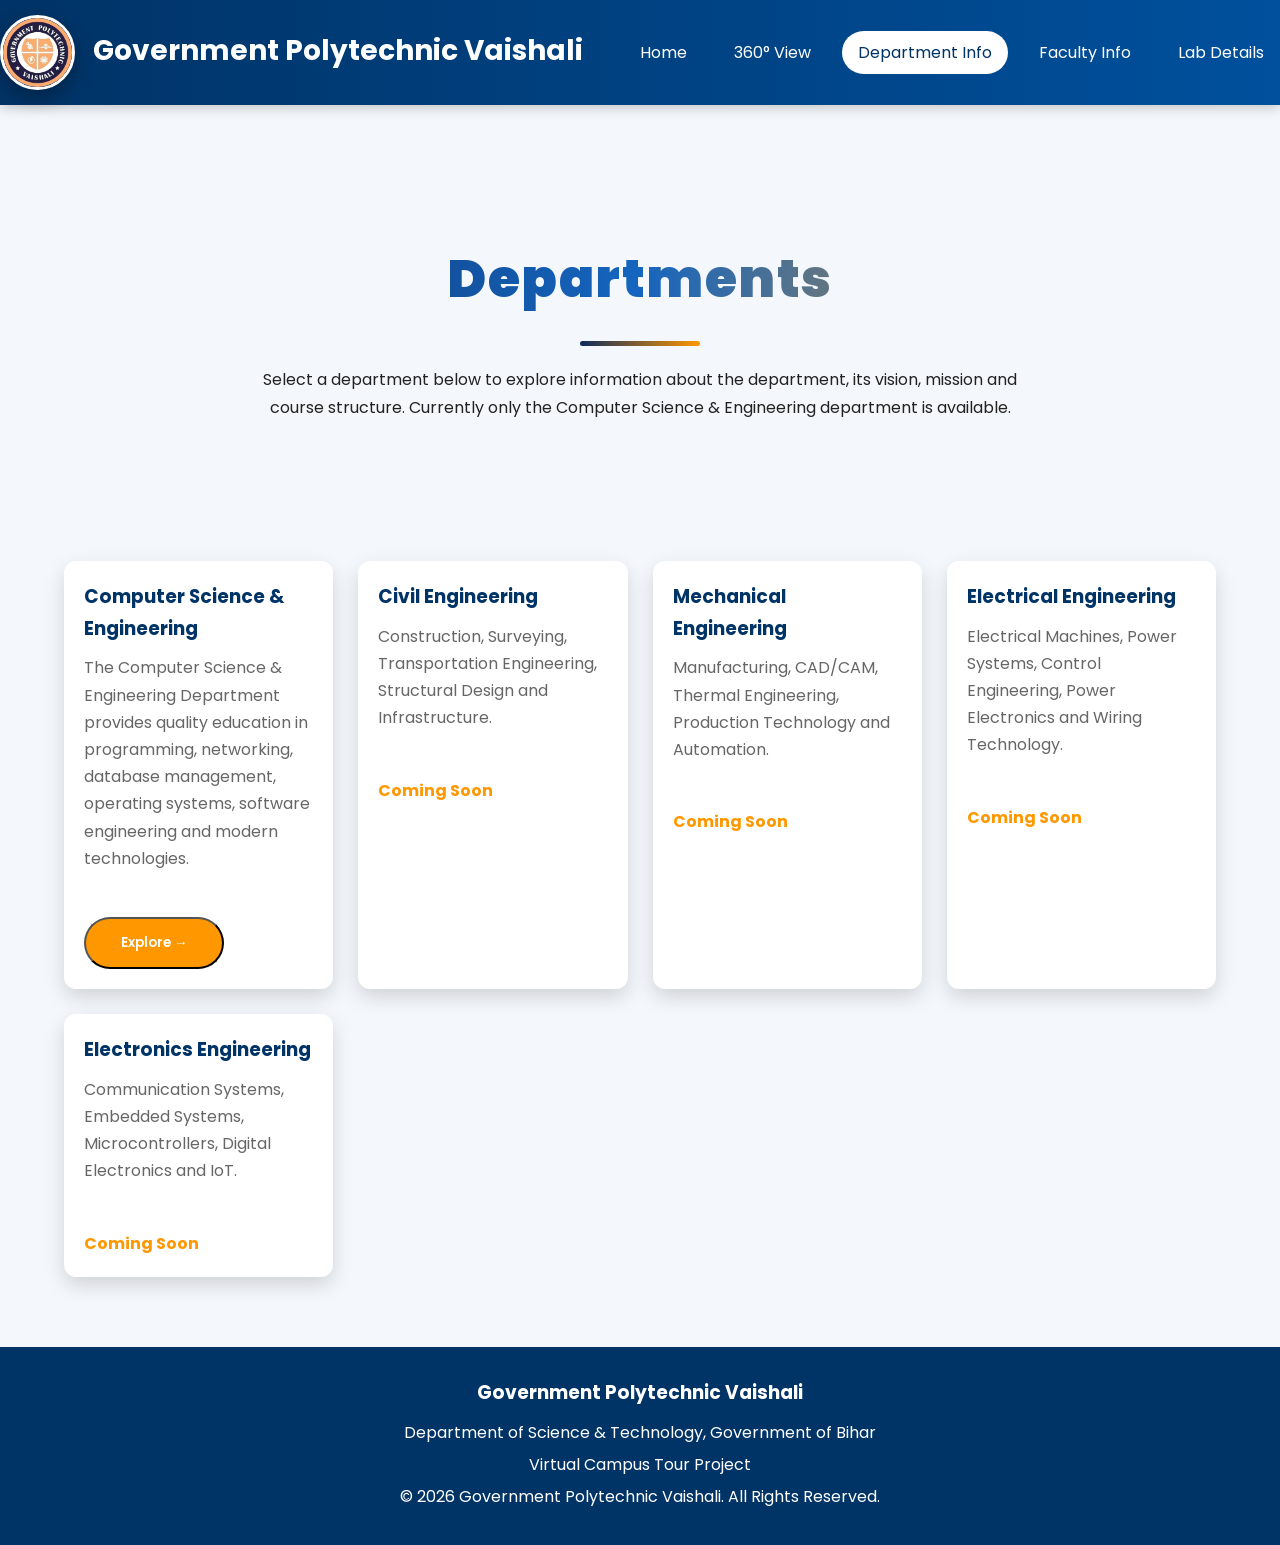
==== department.html @ a9d98db4 "Add files via upload" ====
<!DOCTYPE html>
<html lang="en">

<head>

<meta charset="UTF-8">
<meta name="viewport" content="width=device-width, initial-scale=1.0">

<title>Department Information | Government Polytechnic Vaishali</title>

<link rel="stylesheet" href="../CSS/style.css">

</head>

<body>

<!-- ================= HEADER ================= -->

<header>

<div class="navbar">

<div class="logo">
<img src="IMAGE/Clg Logo.jpg" alt="College Logo">
<h2>Government Polytechnic Vaishali</h2>
</div>

<nav>
<ul>
<li><a href="index.html">Home</a></li>
<li><a href="view360.html">360° View</a></li>
<li><a href="department.html" class="active">Department Info</a></li>
<li><a href="faculty.html">Faculty Info</a></li>
<li><a href="lab.html">Lab Details</a></li>
</ul>
</nav>

</div>

</header>

<!-- ================= PAGE================= -->

<section>

<div class="container">

<h2 class="section-title">
Departments
</h2>

<p style="text-align:center;max-width:800px;margin:auto;">
Select a department below to explore information about the department,
its vision, mission and course structure.
Currently only the Computer Science & Engineering department is available.
</p>

</div>

</section>

<!-- ================= DEPARTMENTS ================= -->

<section>

<div class="container">

<div class="cards">

<!-- CSE -->

<div class="card">

<div class="card-content">

<h3>Computer Science & Engineering</h3>

<p>

The Computer Science & Engineering Department provides
quality education in programming, networking,
database management, operating systems,
software engineering and modern technologies.

</p>

<br>

<button class="btn" id="exploreBtn">

Explore →

</button>

</div>

</div>

<!-- CIVIL -->

<div class="card">

<div class="card-content">

<h3>Civil Engineering</h3>

<p>

Construction, Surveying,
Transportation Engineering,
Structural Design and Infrastructure.

</p>

<br>

<b style="color:#ff9800;">Coming Soon</b>

</div>

</div>

<!-- MECHANICAL -->

<div class="card">

<div class="card-content">

<h3>Mechanical Engineering</h3>

<p>

Manufacturing,
CAD/CAM,
Thermal Engineering,
Production Technology
and Automation.

</p>

<br>

<b style="color:#ff9800;">Coming Soon</b>

</div>

</div>

<!-- ELECTRICAL -->

<div class="card">

<div class="card-content">

<h3>Electrical Engineering</h3>

<p>

Electrical Machines,
Power Systems,
Control Engineering,
Power Electronics
and Wiring Technology.

</p>

<br>

<b style="color:#ff9800;">Coming Soon</b>

</div>

</div>

<!-- ELECTRONICS -->

<div class="card">

<div class="card-content">

<h3>Electronics Engineering</h3>

<p>

Communication Systems,
Embedded Systems,
Microcontrollers,
Digital Electronics
and IoT.

</p>

<br>

<b style="color:#ff9800;">Coming Soon</b>

</div>

</div>

</div>

</div>

</section>

<!-- ===================================================
     CSE DETAILS
     Hidden initially
=================================================== -->

<section id="cseSection" style="display:none;">

<div class="container">

<h2 class="section-title">

Computer Science & Engineering Department

</h2>

<!-- ABOUT -->

<div class="lab-box">

<h3>About Department</h3>

<p>

The Computer Science & Engineering Department provides
quality technical education in Programming,
Database Management System,
Computer Networks,
Operating Systems,
Software Engineering,
Web Technologies,
Cloud Computing
and Emerging Technologies.

</p>

<br>

<p>

Students gain theoretical knowledge together with
practical laboratory experience through
projects,
seminars,
industrial visits,
technical workshops
and skill-based learning.

</p>

</div>

<br>

<!-- VISION & MISSION -->

<div class="cards">

<div class="card">

<div class="card-content">

<h3>Vision</h3>

<p>

To become a leading Computer Science &
Engineering Department by providing
quality technical education and producing
competent engineers with innovation,
leadership,
professional ethics
and lifelong learning.

</p>

</div>

</div>

<div class="card">

<div class="card-content">

<h3>Mission</h3>

<p>

• Provide quality technical education.

<br><br>

• Develop programming and analytical skills.

<br><br>

• Encourage innovation,
research
and teamwork.

<br><br>

• Prepare students for
industry,
entrepreneurship
and higher education.

</p>

</div>

</div>

</div>

<br><br>

<!-- COURSE STRUCTURE -->

<h2 class="section-title">

Course Structure

</h2>

<div class="lab-box">

<h3>

Click a Semester to View Subjects

</h3>

<div class="semester">

<button class="btn semester-btn" data-target="sem1">

▶ Semester I

</button>

<div id="sem1" class="semester-content" style="display:none;">

<!-- ================= SEMESTER I ================= -->

<ul>

<li>Engineering Mathematics - I</li>

<li>Engineering Physics</li>

<li>Engineering Chemistry</li>

<li>Communication Skills</li>

<li>Basic Electrical Engineering</li>

<li>Workshop Practice</li>

</ul>

</div>

<br>

<button class="btn semester-btn" data-target="sem2">

▶ Semester II

</button>

<div id="sem2" class="semester-content" style="display:none;">

<ul>

<li>Engineering Mathematics - II</li>

<li>Applied Physics</li>

<li>Web Technology</li>

<li>Object Oriented Programming Using C++</li>

<li>Communication Skills - II</li>

</ul>

</div>

<br>

<button class="btn semester-btn" data-target="sem3">

▶ Semester III

</button>

<div id="sem3" class="semester-content" style="display:none;">

<ul>

<li>Data Structure & Algorithm</li>

<li>Python Programming</li>

<li>Discrete Structure</li>

<li>Digital Electronics & Microprocessor</li>

<li>Operating System</li>

</ul>

</div>

<br>

<button class="btn semester-btn" data-target="sem4">

▶ Semester IV

</button>

<div id="sem4" class="semester-content" style="display:none;">

<!-- ================= SEMESTER IV ================= -->

<ul>

<li>Java Programming</li>

<li>Theory of Computation</li>

<li>Database Management System</li>

<li>Computer Organization & Architecture</li>

<li>Computer Troubleshooting & Maintenance</li>

<li>Environmental Education & Sustainable Development</li>

<li>Employability Skills Development</li>

</ul>

</div>

<br>

<!-- ================= SEMESTER V ================= -->

<button class="btn semester-btn" data-target="sem5">

▶ Semester V

</button>

<div id="sem5" class="semester-content" style="display:none;">

<ul>

<li>Data Communication & Computer Network</li>

<li>Software Engineering</li>

<li>Programme Elective - I</li>

<li>Open Elective - I</li>

<li>Entrepreneurship Development & Start-ups</li>

<li>Summer Internship - II</li>

<li>Minor Project</li>

</ul>

</div>

<br>

<!-- ================= SEMESTER VI ================= -->

<button class="btn semester-btn" data-target="sem6">

▶ Semester VI

</button>

<div id="sem6" class="semester-content" style="display:none;">

<ul>

<li>Cloud Computing</li>

<li>Computer Network with Linux & Windows</li>

<li>Programme Elective - II</li>

<li>Open Elective - II</li>

<li>Major Project</li>

</ul>

</div>

</div>

</div>

</section>

<!-- ================= FOOTER ================= -->

<footer>

<h3>Government Polytechnic Vaishali</h3>

<p>Department of Science & Technology, Government of Bihar</p>

<p>Virtual Campus Tour Project</p>

<p>© 2026 Government Polytechnic Vaishali. All Rights Reserved.</p>

</footer>

<!-- ================= JAVASCRIPT ================= -->

<script src="/JS/department.js"></script>

</body>

</html>
---- CSS/style.css ----
/* =====================================
   Government Polytechnic Vaishali
   style.css
===================================== */

@import url('https://fonts.googleapis.com/css2?family=Poppins:wght@300;400;500;600;700&display=swap');

*{
    margin:0;
    padding:0;
    box-sizing:border-box;
    font-family:'Poppins',sans-serif;
    scroll-behavior:smooth;
}

:root{
    --primary:#003366;
    --secondary:#00509d;
    --accent:#ff9800;
    --light:#f4f7fb;
    --white:#ffffff;
    --dark:#222;
    --gray:#666;
    --shadow:0 8px 20px rgba(0,0,0,.15);
    --radius:12px;
}

body{
    background:var(--light);
    color:var(--dark);
    line-height:1.7;
}

img{
    max-width:100%;
    display:block;
}

a{
    text-decoration:none;
}

ul{
    list-style:none;
}

.container{
    width:90%;
    max-width:1200px;
    margin:auto;
}

/* ================= HEADER ================= */

header{
    position:sticky;
    top:0;
    z-index:1000;
    background:linear-gradient(90deg,var(--primary),var(--secondary));
    box-shadow:0 3px 12px rgba(0,0,0,.2);
}

.navbar{
    display:flex;
    justify-content:space-between;
    align-items:center;
    padding:15px 0;
}

.logo{
    display:flex;
    align-items:center;
    gap:18px;
}

.logo img{
    width:75px;
    height:75px;
    border-radius:50%;
    border:3px solid white;
    box-shadow:0 8px 20px rgba(0,0,0,.3);
}

.logo h2{
    color:#fff;
    font-size:28px;
    font-weight:700;
    margin-bottom:4px;
}

.logo p{
    color:#dbe8ff;
    font-size:13px;
    letter-spacing:.5px;
}
/* ================= NAVBAR ================= */

nav ul{
    display:flex;
    gap:15px;
}

nav ul li a{
    color:white;
    padding:10px 16px;
    border-radius:30px;
    transition:.3s;
}

nav ul li a:hover,
nav ul li a.active{
    background:white;
    color:var(--primary);
}
/*=======hero====*/
.hero{
    min-height:100vh;
    display:flex;
    justify-content:center;
    align-items:center;
    text-align:center;
    padding:0 20px;

    background:
    linear-gradient(rgba(0,0,0,.35),rgba(0,0,0,.35)),
    url("../IMAGE/CollegeImage.png");

    background-size:cover;
    background-position:center;
    background-repeat:no-repeat;

    color:white;
}


.hero-content{
    max-width:900px;
}

.hero p{
    font-size:26px;
    color:#ffffff;
    opacity:.9;
    text-shadow:0 3px 10px rgba(0,0,0,.8);
}
.hero p{
    font-size:26px;
    color:rgba(255,255,255,.9);
    margin-bottom:30px;
    text-shadow:0 3px 10px rgba(0,0,0,.8);
}


.btn{
    display:inline-block;
    background:#ff9800;
    color:white;
    padding:14px 35px;
    border-radius:50px;
    font-weight:600;
    text-decoration:none;
}
/* ================= SECTION ================= */

section{
    padding:70px 0;
}

.section-title{
    text-align:center;
    font-size:36px;
    color:var(--primary);
    margin-bottom:40px;
}

.section-title::after{
    content:"";
    display:block;
    width:80px;
    height:4px;
    background:var(--accent);
    margin:12px auto;
}



/* ================= PRINCIPAL ================= */

.principal-section{
    padding:90px 0;
    background:#fff;
}

.principal-container{
    display:flex;
    justify-content:space-between;
    align-items:center;
    gap:70px;
}

.principal-content{
    flex:1;
}

.sub-title{
    color:#0056d6;
    font-size:15px;
    font-weight:700;
    letter-spacing:1px;
    text-transform:uppercase;
}

.principal-content h2{
    font-size:58px;
    color:#0d2b5c;
    margin:15px 0 30px;
}

.principal-content p{
    font-size:20px;
    color:#555;
    line-height:1.9;
    margin-bottom:25px;
}

.principal-image{
    flex:1;
    display:flex;
    justify-content:center;
}

.principal-image img{
    width:420px;
    border-radius:20px;
    box-shadow:0 20px 50px rgba(0,0,0,.18);
    transition:.4s;
}

.principal-image img:hover{
    transform:scale(1.05);
}

@media(max-width:900px){

.principal-container{
    flex-direction:column-reverse;
    text-align:center;
}

.principal-content h2{
    font-size:40px;
}

.principal-image img{
    width:300px;
}

}
.principal-image{
    flex:1;
    display:flex;
    flex-direction:column;
    align-items:center;
    justify-content:center;
    text-align:center;
}

.principal-image h3{
    margin-top:20px;
    font-size:28px;
    color:#0d2b5c;
    font-weight:700;
}

.principal-image p{
    margin-top:8px;
    font-size:18px;
    color:#666;
    font-weight:500;
}

/* ================= FACULTY ================= */

.faculty-box{
    display:flex;
    align-items:center;
    gap:35px;
    background:#fff;
    padding:30px;
    margin-bottom:35px;
    border-radius:18px;
    box-shadow:0 10px 30px rgba(0,0,0,.12);
    transition:.3s;
}

.faculty-box:hover{
    transform:translateY(-8px);
    box-shadow:0 18px 40px rgba(0,0,0,.18);
}

.faculty-box img{
    width:230px;
    height:280px;
    object-fit:cover;
    border-radius:15px;
    border:4px solid var(--primary);
}

.faculty-info{
    flex:1;
}

.faculty-info h3{
    color:var(--primary);
    font-size:30px;
    margin-bottom:10px;
}

.faculty-info h4{
    display:inline-block;
    background:var(--accent);
    color:#fff;
    padding:8px 18px;
    border-radius:30px;
    font-size:16px;
    margin-bottom:15px;
}

.faculty-info p{
    color:#555;
    font-size:17px;
    line-height:1.8;
}

@media(max-width:768px){

.faculty-box{
    flex-direction:column;
    text-align:center;
}

.faculty-box img{
    width:190px;
    height:230px;
}

}

/* ================= CARDS ================= */

.cards{
    display:grid;
    grid-template-columns:repeat(auto-fit,minmax(250px,1fr));
    gap:25px;
}

.card{
    background:white;
    border-radius:var(--radius);
    overflow:hidden;
    box-shadow:var(--shadow);
    transition:.3s;
    cursor: pointer;
}

.card{
    position:relative;
}

.card img{
    width:100%;
    height:180px;       /* photo ki height kam kar di */
    object-fit:cover;
    display:block;
}

.card-content{
    padding:20px;
}

.card-content h3{
    color:var(--primary);
    margin-bottom:10px;
}

.card-content p{
    color:var(--gray);
    margin-bottom:18px;
}

/* ================= ABOUT ================= */

.lab-box{
    background:white;
    padding:30px;
    border-radius:var(--radius);
    box-shadow:var(--shadow);
}

/* ================= 360 VIEW ================= */

.viewer{
    background:white;
    padding:12px;
    border-radius:25px;

    border:3px solid #0d2b5c;

    box-shadow:
    0 15px 40px rgba(0,0,0,.18);
}
.viewer:hover{
    box-shadow:
    0 25px 60px rgba(0,0,0,0.25);

    transform:translateY(-5px);
}


.viewer iframe{
    width:100%;
    height:650px;

    border:none;
    border-radius:18px;

    display:block;
}

.viewer::before{
    content:"360° CAMPUS VIEW";
    position:absolute;
    top:35px;
    left:35px;

    background:linear-gradient(135deg,#ff9800,#ffb74d);
    color:white;

    padding:8px 20px;
    border-radius:50px;

    font-size:14px;
    font-weight:700;
    letter-spacing:1px;

    z-index:2;
    box-shadow:0 8px 20px rgba(0,0,0,.2);
}






/* Professional Heading */

.section-title{
    text-align:center;

    font-size:52px;
    font-weight:900;

    margin:60px 0 20px;

    background:
    linear-gradient(
        90deg,
        #0d2b5c,
        #1565c0,
        #ff9800
    );

    -webkit-background-clip:text;
    color:transparent;

    letter-spacing:1.5px;
}


.section-title::after{

    content:"";

    display:block;

    width:120px;
    height:5px;

    margin:18px auto 0;

    background:
    linear-gradient(
        90deg,
        #0d2b5c,
        #ff9800
    );

    border-radius:20px;
}



/* Mobile Responsive */

@media(max-width:768px){

.viewer{
    padding:12px;
    border-radius:20px;
}


.viewer iframe{
    height:380px;
}


.section-title{
    font-size:34px;
}

.viewer::before{
    top:25px;
    left:25px;
    font-size:11px;
}

}

/* ================= FOOTER ================= */

footer{
    background:var(--primary);
    color:white;
    text-align:center;
    padding:30px 15px;
}

footer h3{
    margin-bottom:10px;
}

footer p{
    margin:5px 0;
}

/* ================= SEMESTER ================= */

.semester{
    margin-top:20px;
}

.semester-btn{
    width:100%;
    background:var(--primary);
    color:white;
    padding:15px;
    border:none;
    border-radius:8px;
    cursor:pointer;
    font-size:16px;
    margin-bottom:10px;
}

.semester-content{
    display:none;
    background:white;
    padding:20px;
    border-radius:10px;
    box-shadow:var(--shadow);
    margin-bottom:20px;
}

.semester-content ul{
    list-style:disc;
    padding-left:25px;
}

.semester-content li{
    margin:8px 0;
}

/* ================= RESPONSIVE ================= */

@media(max-width:992px){

.navbar{
    flex-direction:column;
}

nav ul{
    flex-wrap:wrap;
    justify-content:center;
    margin-top:15px;
}

.hero{
    text-align:center;
    justify-content:center;
}

.hero-content{
    order:2;
}

.hero-image{
    order:1;
}

.faculty-box{
    flex-direction:column;
    text-align:center;
}

}

@media(max-width:768px){

.logo h2{
    font-size:18px;
}

.hero h1{
    font-size:34px;
}

.hero p{
    font-size:18px;
}

.section-title{
    font-size:28px;
}

.viewer iframe{
    height:400px;
}

nav ul{
    gap:8px;
}

nav ul li a{
    padding:8px 10px;
    font-size:14px;
}

.card img{
    height:200px;
}

}

@media(max-width:480px){

.hero{
    padding:40px 20px;
}

.hero h1{
    font-size:28px;
}

.hero p{
    font-size:16px;
}

.logo{
    flex-direction:column;
}

.logo h2{
    text-align:center;
    font-size:16px;
}

.btn{
    padding:10px 20px;
}

.card img{
    height:180px;
}

}
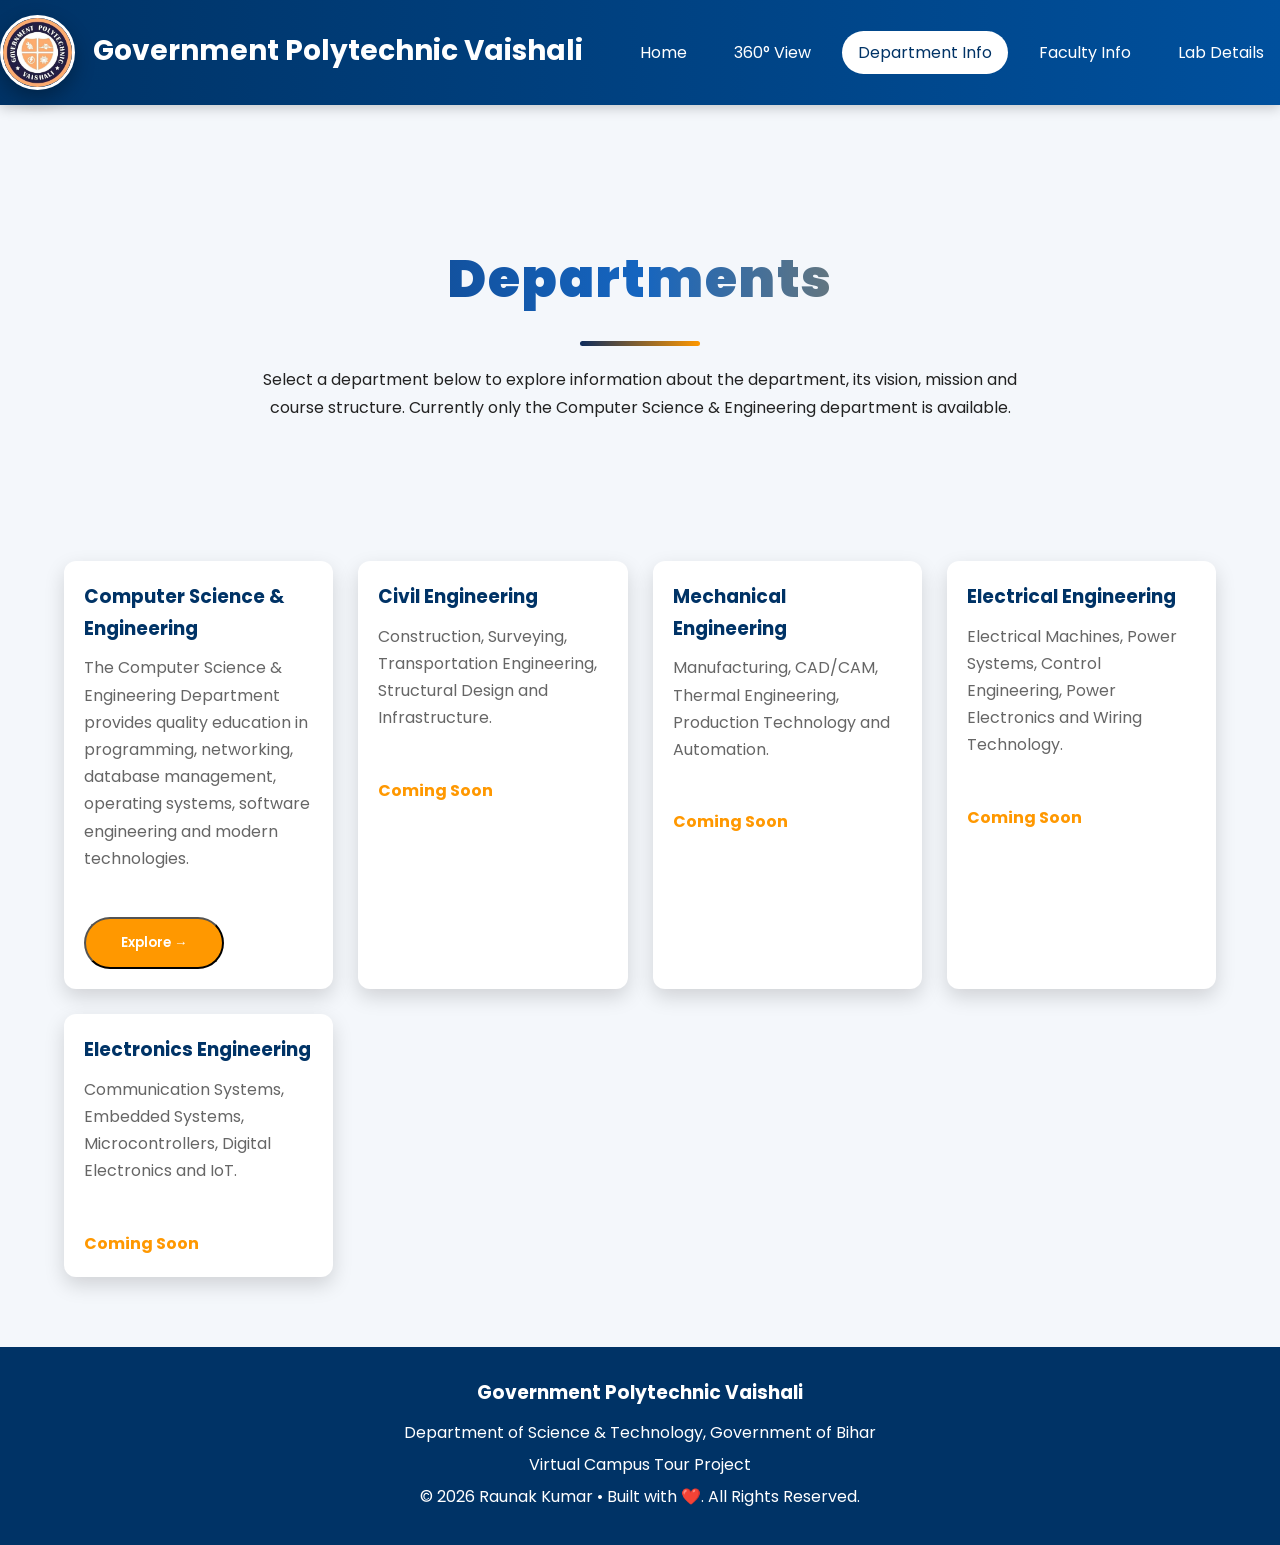
==== commit abb74de7: "Update department.html" ====
--- a/department.html
+++ b/department.html
@@ -8,7 +8,7 @@
 
 <title>Department Information | Government Polytechnic Vaishali</title>
 
-<link rel="stylesheet" href="../CSS/style.css">
+<link rel="stylesheet" href="CSS/style.css">
 
 </head>
 
@@ -526,14 +526,14 @@
 
 <p>Virtual Campus Tour Project</p>
 
-<p>© 2026 Government Polytechnic Vaishali. All Rights Reserved.</p>
+<p>© 2026 Raunak Kumar • Built with ❤️. All Rights Reserved.</p>
 
 </footer>
 
 <!-- ================= JAVASCRIPT ================= -->
 
-<script src="/JS/department.js"></script>
+<script src="JS/department.js"></script>
 
 </body>
 
-</html>+</html>
